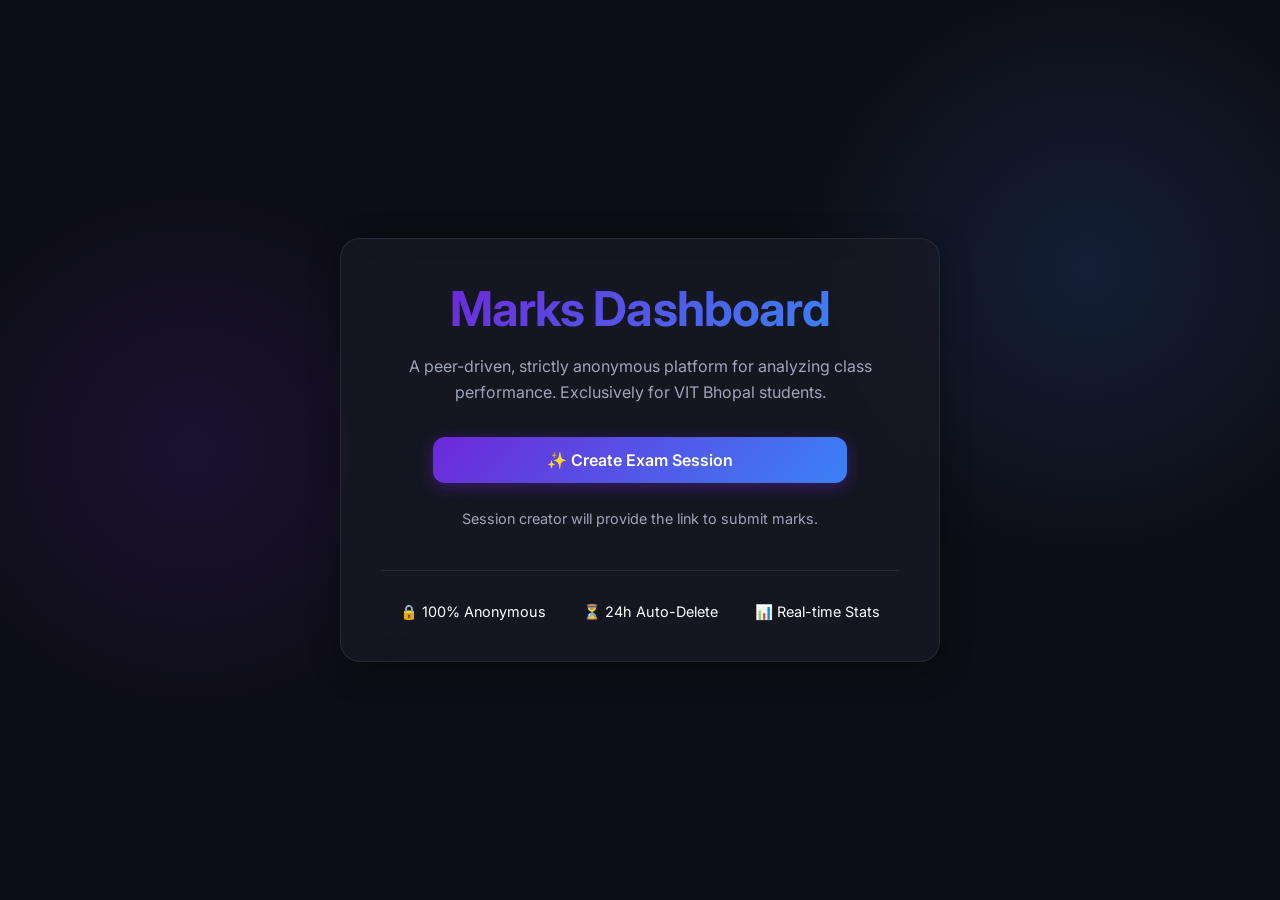
==== frontend/index.html @ bdfda644 "Configure production app for Railway and TiDB deployments" ====
<!DOCTYPE html>
<html lang="en">
<head>
    <meta charset="UTF-8">
    <meta name="viewport" content="width=device-width, initial-scale=1.0">
    <title>Marks Dashboard | VIT Bhopal</title>
    <link rel="stylesheet" href="css/style.css">
    <script src="https://accounts.google.com/gsi/client" async defer></script>
</head>
<body>
    <div class="bg-blobs"></div>
    
    <div class="container" style="display: flex; align-items: center; justify-content: center; min-height: 100vh;">
        <div class="glass-card text-center animate-fade-in" style="max-width: 600px; width: 100%;">
            <h1>Marks Dashboard</h1>
            <p class="mb-2">A peer-driven, strictly anonymous platform for analyzing class performance. Exclusively for VIT Bhopal students.</p>
            
            <div style="display: flex; flex-direction: column; gap: 1rem; align-items: center;">
                <a href="create.html" class="btn btn-primary" style="width: 80%;">
                   ✨ Create Exam Session
                </a>
                
                <p style="font-size: 0.9rem; margin: 0.5rem 0; color: var(--text-secondary);">Session creator will provide the link to submit marks.</p>
            </div>
            
            <div style="margin-top: 2rem; padding-top: 2rem; border-top: 1px solid var(--card-border);">
                <div style="display: flex; justify-content: space-around; font-size: 0.9rem;">
                    <div>🔒 100% Anonymous</div>
                    <div>⏳ 24h Auto-Delete</div>
                    <div>📊 Real-time Stats</div>
                </div>
            </div>
        </div>
    </div>
</body>
</html>
---- frontend/css/style.css ----
@import url('https://fonts.googleapis.com/css2?family=Inter:wght@300;400;500;600;700;800&display=swap');

:root {
    --bg-color: #0d0e15;
    --card-bg: rgba(25, 27, 38, 0.7);
    --card-border: rgba(255, 255, 255, 0.08);
    --text-primary: #ffffff;
    --text-secondary: #a0a5ba;
    --accent-primary: #6d28d9;
    --accent-secondary: #3b82f6;
    --success: #10b981;
    --warning: #f59e0b;
    --danger: #ef4444;
    --gradient: linear-gradient(135deg, var(--accent-primary) 0%, var(--accent-secondary) 100%);
    --gradient-glow: rgba(109, 40, 217, 0.4);
}

* {
    margin: 0;
    padding: 0;
    box-sizing: border-box;
    font-family: 'Inter', sans-serif;
}

body {
    background-color: var(--bg-color);
    color: var(--text-primary);
    min-height: 100vh;
    display: flex;
    flex-direction: column;
    overflow-x: hidden;
    position: relative;
}

/* Background Animated Blobs */
.bg-blobs {
    position: fixed;
    top: 0;
    left: 0;
    width: 100vw;
    height: 100vh;
    z-index: -1;
    overflow: hidden;
    background: radial-gradient(circle at 15% 50%, rgba(109, 40, 217, 0.15), transparent 25%),
                radial-gradient(circle at 85% 30%, rgba(59, 130, 246, 0.15), transparent 25%);
}

.container {
    max-width: 1200px;
    margin: 0 auto;
    padding: 2rem;
    width: 100%;
}

/* Glassmorphism Cards */
.glass-card {
    background: var(--card-bg);
    backdrop-filter: blur(12px);
    -webkit-backdrop-filter: blur(12px);
    border: 1px solid var(--card-border);
    border-radius: 20px;
    padding: 2.5rem;
    box-shadow: 0 8px 32px rgba(0, 0, 0, 0.3);
    transition: transform 0.3s ease, box-shadow 0.3s ease;
}

.glass-card:hover {
    transform: translateY(-5px);
    box-shadow: 0 12px 40px rgba(0, 0, 0, 0.4);
    border-color: rgba(255, 255, 255, 0.15);
}

/* Typography */
h1, h2, h3 {
    font-weight: 700;
    letter-spacing: -0.02em;
}

h1 {
    font-size: 3rem;
    margin-bottom: 1rem;
    background: var(--gradient);
    -webkit-background-clip: text;
    -webkit-text-fill-color: transparent;
    display: inline-block;
}

p {
    color: var(--text-secondary);
    line-height: 1.6;
}

/* Buttons */
.btn {
    display: inline-flex;
    align-items: center;
    justify-content: center;
    padding: 0.8rem 1.8rem;
    border-radius: 12px;
    font-weight: 600;
    font-size: 1rem;
    cursor: pointer;
    transition: all 0.3s ease;
    border: none;
    outline: none;
    text-decoration: none;
    gap: 0.5rem;
}

.btn-primary {
    background: var(--gradient);
    color: white;
    box-shadow: 0 4px 15px var(--gradient-glow);
}

.btn-primary:hover {
    transform: translateY(-2px);
    box-shadow: 0 6px 20px var(--gradient-glow);
    filter: brightness(1.1);
}

.btn-secondary {
    background: rgba(255, 255, 255, 0.05);
    color: var(--text-primary);
    border: 1px solid var(--card-border);
}

.btn-secondary:hover {
    background: rgba(255, 255, 255, 0.1);
}

/* Form Elements */
.input-group {
    margin-bottom: 1.5rem;
    text-align: left;
}

.input-group label {
    display: block;
    margin-bottom: 0.5rem;
    font-weight: 500;
    color: var(--text-secondary);
}

.input-control {
    width: 100%;
    background: rgba(0, 0, 0, 0.2);
    border: 1px solid var(--card-border);
    color: var(--text-primary);
    padding: 0.8rem 1rem;
    border-radius: 10px;
    font-size: 1rem;
    transition: all 0.3s ease;
}

.input-control:focus {
    outline: none;
    border-color: var(--accent-primary);
    box-shadow: 0 0 0 3px rgba(109, 40, 217, 0.3);
}

/* Select */
select.input-control {
    appearance: none;
    background-image: url("data:image/svg+xml,%3Csvg xmlns='http://www.w3.org/200.svg' width='24' height='24' viewBox='0 0 24 24' fill='none' stroke='%23a0a5ba' stroke-width='2' stroke-linecap='round' stroke-linejoin='round'%3E%3Cpolyline points='6 9 12 15 18 9'%3E%3C/polyline%3E%3C/svg%3E");
    background-repeat: no-repeat;
    background-position: right 1rem center;
    background-size: 1em;
}

select.input-control option {
    background: var(--bg-color);
    color: var(--text-primary);
}

/* Animations */
@keyframes fadeIn {
    from { opacity: 0; transform: translateY(20px); }
    to { opacity: 1; transform: translateY(0); }
}

.animate-fade-in {
    animation: fadeIn 0.6s ease forwards;
}

/* Utils */
.text-center { text-align: center; }
.mt-2 { margin-top: 2rem; }
.mb-2 { margin-bottom: 2rem; }
.d-none { display: none !important; }

/* Grid Dashboard */
.dashboard-grid {
    display: grid;
    grid-template-columns: repeat(auto-fit, minmax(200px, 1fr));
    gap: 1.5rem;
    margin-bottom: 2rem;
}

.stat-card {
    text-align: center;
    padding: 1.5rem;
}

.stat-value {
    font-size: 2.5rem;
    font-weight: 800;
    color: var(--text-primary);
    margin-bottom: 0.5rem;
}

.stat-label {
    text-transform: uppercase;
    font-size: 0.85rem;
    letter-spacing: 1px;
    color: var(--text-secondary);
}

.charts-grid {
    display: grid;
    grid-template-columns: 1fr;
    gap: 2rem;
}

@media (min-width: 992px) {
    .charts-grid {
        grid-template-columns: 2fr 1fr;
    }
}
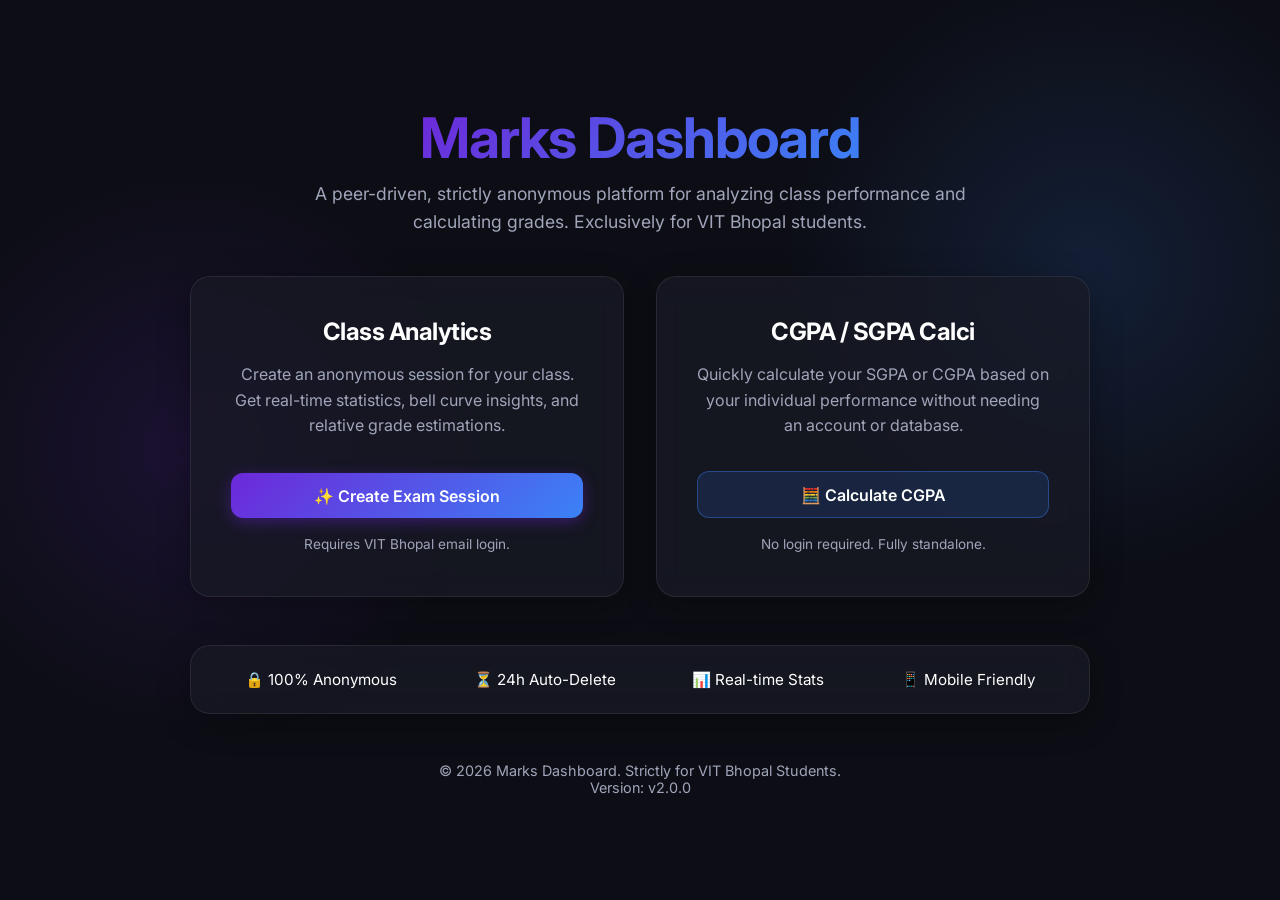
==== commit 8b813610: "feat(v2.0.0): bulk upload validation, CGPA calculator, bellCurve, footer - Add pre-validation for mi" ====
--- a/frontend/index.html
+++ b/frontend/index.html
@@ -10,27 +10,53 @@
 <body>
     <div class="bg-blobs"></div>
     
-    <div class="container" style="display: flex; align-items: center; justify-content: center; min-height: 100vh;">
-        <div class="glass-card text-center animate-fade-in" style="max-width: 600px; width: 100%;">
-            <h1>Marks Dashboard</h1>
-            <p class="mb-2">A peer-driven, strictly anonymous platform for analyzing class performance. Exclusively for VIT Bhopal students.</p>
-            
-            <div style="display: flex; flex-direction: column; gap: 1rem; align-items: center;">
-                <a href="create.html" class="btn btn-primary" style="width: 80%;">
+    <div class="container" style="display: flex; flex-direction: column; align-items: center; justify-content: center; min-height: 100vh; padding-top: 2rem; padding-bottom: 2rem;">
+        <div class="text-center animate-fade-in" style="margin-bottom: 2.5rem; max-width: 700px;">
+            <h1 style="font-size: 3.5rem; margin-bottom: 0.5rem;">Marks Dashboard</h1>
+            <p style="font-size: 1.1rem; color: var(--text-secondary);">A peer-driven, strictly anonymous platform for analyzing class performance and calculating grades. Exclusively for VIT Bhopal students.</p>
+        </div>
+
+        <div class="animate-fade-in" style="display: grid; grid-template-columns: repeat(auto-fit, minmax(320px, 1fr)); gap: 2rem; width: 100%; max-width: 900px;">
+            <!-- Card 1: Exam Session -->
+            <div class="glass-card text-center" style="display: flex; flex-direction: column; height: 100%;">
+                <h2 style="margin-bottom: 1rem; font-size: 1.5rem;">Class Analytics</h2>
+                <p style="color: var(--text-secondary); margin-bottom: 2rem; flex-grow: 1;">Create an anonymous session for your class. Get real-time statistics, bell curve insights, and relative grade estimations.</p>
+                
+                <a href="create.html" class="btn btn-primary" style="width: 100%; justify-content: center;">
                    ✨ Create Exam Session
                 </a>
                 
-                <p style="font-size: 0.9rem; margin: 0.5rem 0; color: var(--text-secondary);">Session creator will provide the link to submit marks.</p>
+                <p style="font-size: 0.85rem; margin-top: 1rem; color: var(--text-secondary);">Requires VIT Bhopal email login.</p>
             </div>
-            
-            <div style="margin-top: 2rem; padding-top: 2rem; border-top: 1px solid var(--card-border);">
-                <div style="display: flex; justify-content: space-around; font-size: 0.9rem;">
+
+            <!-- Card 2: CGPA Calculator -->
+            <div class="glass-card text-center" style="display: flex; flex-direction: column; height: 100%;">
+                <h2 style="margin-bottom: 1rem; font-size: 1.5rem;">CGPA / SGPA Calci</h2>
+                <p style="color: var(--text-secondary); margin-bottom: 2rem; flex-grow: 1;">Quickly calculate your SGPA or CGPA based on your individual performance without needing an account or database.</p>
+                
+                <a href="cgpa.html" class="btn btn-secondary" style="width: 100%; justify-content: center; background: rgba(59, 130, 246, 0.15); border-color: rgba(59, 130, 246, 0.4); color: white; transition: all 0.3s ease;" onmouseover="this.style.background='rgba(59, 130, 246, 0.3)'" onmouseout="this.style.background='rgba(59, 130, 246, 0.15)'">
+                   🧮 Calculate CGPA
+                </a>
+                
+                <p style="font-size: 0.85rem; margin-top: 1rem; color: var(--text-secondary);">No login required. Fully standalone.</p>
+            </div>
+        </div>
+
+        <div class="animate-fade-in" style="margin-top: 3rem; width: 100%; max-width: 900px;">
+            <div class="glass-card text-center" style="padding: 1.5rem;">
+                <div style="display: flex; justify-content: space-around; flex-wrap: wrap; gap: 1rem; font-size: 0.95rem;">
                     <div>🔒 100% Anonymous</div>
                     <div>⏳ 24h Auto-Delete</div>
                     <div>📊 Real-time Stats</div>
+                    <div>📱 Mobile Friendly</div>
                 </div>
             </div>
         </div>
+
+        <footer style="text-align: center; margin-top: 3rem; color: var(--text-secondary); font-size: 0.9rem;">
+            &copy; 2026 Marks Dashboard. Strictly for VIT Bhopal Students. <br>
+            Version: v2.0.0
+        </footer>
     </div>
 </body>
 </html>
